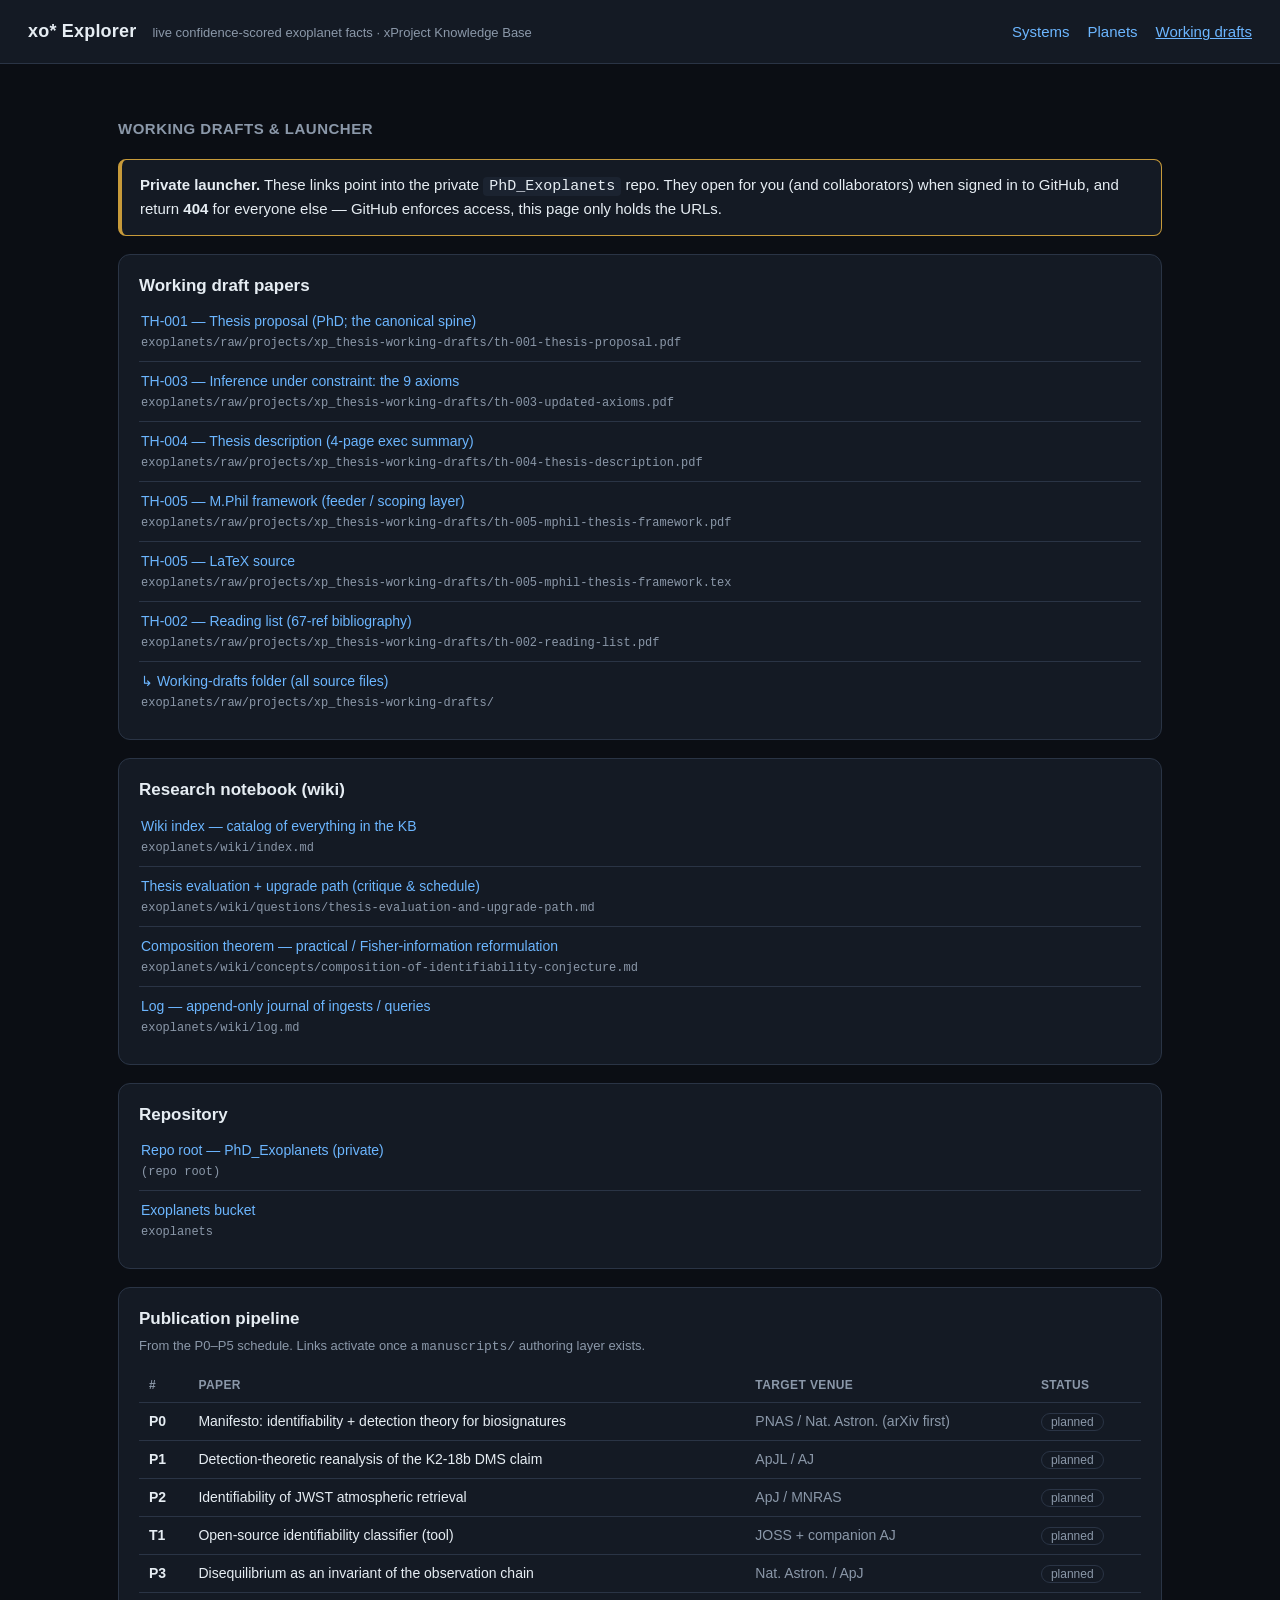
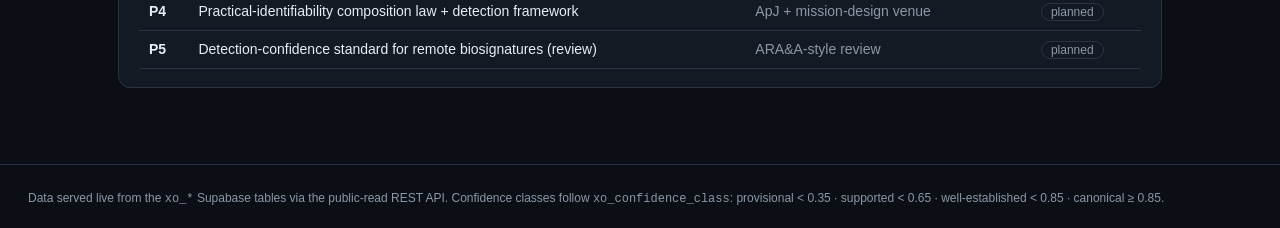
==== drafts.html @ 0f9a4bc7 "Add Working Drafts launcher page (drafts.html) Personal launcher into the private PhD_Exoplanets rep" ====
<!doctype html>
<html lang="en">
<head>
<meta charset="utf-8">
<meta name="viewport" content="width=device-width, initial-scale=1">
<title>xo* Explorer — Working drafts</title>
<link rel="stylesheet" href="assets/styles.css">
</head>
<body>
<div id="app"><p class="muted" style="padding:28px">Loading…</p></div>
<script src="config.js"></script>
<script src="assets/app.js"></script>
<script>
// Personal launcher into the private KB repo (PhD_Exoplanets). Static — no
// Supabase needed. Links are self-securing: they open for you (and repo
// collaborators) when logged in to GitHub, and 404 for everyone else.

// kind: "blob" = file · "tree" = folder · "" = repo root
const WORKING_DRAFTS = [
  { path: "exoplanets/raw/projects/xp_thesis-working-drafts/th-001-thesis-proposal.pdf",        kind: "blob", label: "TH-001 — Thesis proposal (PhD; the canonical spine)" },
  { path: "exoplanets/raw/projects/xp_thesis-working-drafts/th-003-updated-axioms.pdf",         kind: "blob", label: "TH-003 — Inference under constraint: the 9 axioms" },
  { path: "exoplanets/raw/projects/xp_thesis-working-drafts/th-004-thesis-description.pdf",     kind: "blob", label: "TH-004 — Thesis description (4-page exec summary)" },
  { path: "exoplanets/raw/projects/xp_thesis-working-drafts/th-005-mphil-thesis-framework.pdf", kind: "blob", label: "TH-005 — M.Phil framework (feeder / scoping layer)" },
  { path: "exoplanets/raw/projects/xp_thesis-working-drafts/th-005-mphil-thesis-framework.tex", kind: "blob", label: "TH-005 — LaTeX source" },
  { path: "exoplanets/raw/projects/xp_thesis-working-drafts/th-002-reading-list.pdf",           kind: "blob", label: "TH-002 — Reading list (67-ref bibliography)" },
  { path: "exoplanets/raw/projects/xp_thesis-working-drafts/",                                  kind: "tree", label: "↳ Working-drafts folder (all source files)" }
];

const NOTEBOOK = [
  { path: "exoplanets/wiki/index.md",                                                           kind: "blob", label: "Wiki index — catalog of everything in the KB" },
  { path: "exoplanets/wiki/questions/thesis-evaluation-and-upgrade-path.md",                    kind: "blob", label: "Thesis evaluation + upgrade path (critique & schedule)" },
  { path: "exoplanets/wiki/concepts/composition-of-identifiability-conjecture.md",              kind: "blob", label: "Composition theorem — practical / Fisher-information reformulation" },
  { path: "exoplanets/wiki/log.md",                                                             kind: "blob", label: "Log — append-only journal of ingests / queries" }
];

const REPO = [
  { path: "",            kind: "",     label: "Repo root — PhD_Exoplanets (private)" },
  { path: "exoplanets",  kind: "tree", label: "Exoplanets bucket" }
];

// Publication pipeline (from the P0–P5 schedule). Text-only for now — links
// activate once a manuscripts/ authoring layer exists in the KB repo.
const PIPELINE = [
  { id: "P0", title: "Manifesto: identifiability + detection theory for biosignatures", venue: "PNAS / Nat. Astron. (arXiv first)", status: "planned" },
  { id: "P1", title: "Detection-theoretic reanalysis of the K2-18b DMS claim",          venue: "ApJL / AJ",                        status: "planned" },
  { id: "P2", title: "Identifiability of JWST atmospheric retrieval",                   venue: "ApJ / MNRAS",                      status: "planned" },
  { id: "T1", title: "Open-source identifiability classifier (tool)",                   venue: "JOSS + companion AJ",              status: "planned" },
  { id: "P3", title: "Disequilibrium as an invariant of the observation chain",         venue: "Nat. Astron. / ApJ",               status: "planned" },
  { id: "P4", title: "Practical-identifiability composition law + detection framework", venue: "ApJ + mission-design venue",       status: "planned" },
  { id: "P5", title: "Detection-confidence standard for remote biosignatures (review)", venue: "ARA&A-style review",               status: "planned" }
];

function linkItem(it) {
  const url = repoUrl(it.path, it.kind);
  const shown = it.path || "(repo root)";
  const head = url
    ? `<a href="${esc(url)}" target="_blank" rel="noopener">${esc(it.label)}</a>`
    : `${esc(it.label)} <span class="lock">(set repoBaseUrl in config.js to link)</span>`;
  return `<li>${head}<span class="path">${esc(shown)}</span></li>`;
}

function card(title, items) {
  return `<section class="system">
    <h2>${esc(title)}</h2>
    <ul class="links">${items.map(linkItem).join("")}</ul>
  </section>`;
}

function pipelineCard() {
  const rows = PIPELINE.map(p => `<tr>
    <td><strong>${esc(p.id)}</strong></td>
    <td>${esc(p.title)}</td>
    <td class="muted">${esc(p.venue)}</td>
    <td><span class="pill">${esc(p.status)}</span></td>
  </tr>`).join("");
  return `<section class="system">
    <h2>Publication pipeline</h2>
    <div class="meta">From the P0–P5 schedule. Links activate once a <code>manuscripts/</code> authoring layer exists.</div>
    <table>
      <thead><tr><th>#</th><th>Paper</th><th>Target venue</th><th>Status</th></tr></thead>
      <tbody>${rows}</tbody>
    </table>
  </section>`;
}

mount(renderHeader("drafts.html") +
  `<main>
    <h2 class="section-title">Working drafts &amp; launcher</h2>
    <div class="notice">
      <strong>Private launcher.</strong> These links point into the private
      <code>PhD_Exoplanets</code> repo. They open for you (and collaborators)
      when signed in to GitHub, and return <strong>404</strong> for everyone
      else — GitHub enforces access, this page only holds the URLs.
    </div>
    ${card("Working draft papers", WORKING_DRAFTS)}
    ${card("Research notebook (wiki)", NOTEBOOK)}
    ${card("Repository", REPO)}
    ${pipelineCard()}
  </main>` +
  renderFooter());
</script>
</body>
</html>
---- assets/styles.css ----
:root {
  --bg: #0b0e14;
  --panel: #141a24;
  --panel-2: #1b2330;
  --line: #2a3445;
  --text: #e6edf3;
  --muted: #8b98a9;
  --accent: #6cb6ff;
  /* confidence-class colours (match xo_confidence_class boundaries) */
  --c-provisional: #b04a4a;
  --c-supported: #c79a3a;
  --c-well: #4a86c7;
  --c-canonical: #3aa86b;
}

* { box-sizing: border-box; }

body {
  margin: 0;
  font: 15px/1.5 -apple-system, "Segoe UI", Roboto, Helvetica, Arial, sans-serif;
  background: var(--bg);
  color: var(--text);
}

a { color: var(--accent); text-decoration: none; }
a:hover { text-decoration: underline; }

header.site {
  display: flex;
  align-items: baseline;
  gap: 16px;
  padding: 18px 28px;
  border-bottom: 1px solid var(--line);
  background: var(--panel);
  flex-wrap: wrap;
}
header.site h1 { font-size: 18px; margin: 0; letter-spacing: .2px; }
header.site nav { display: flex; gap: 18px; margin-left: auto; }
header.site .sub { color: var(--muted); font-size: 13px; }

main { max-width: 1100px; margin: 0 auto; padding: 28px; }

.stats { display: flex; gap: 14px; flex-wrap: wrap; margin: 0 0 24px; }
.stat {
  background: var(--panel);
  border: 1px solid var(--line);
  border-radius: 10px;
  padding: 14px 18px;
  min-width: 120px;
}
.stat .n { font-size: 26px; font-weight: 600; }
.stat .l { color: var(--muted); font-size: 12px; text-transform: uppercase; letter-spacing: .5px; }

.system {
  background: var(--panel);
  border: 1px solid var(--line);
  border-radius: 12px;
  padding: 18px 20px;
  margin-bottom: 18px;
}
.system h2 { margin: 0 0 4px; font-size: 17px; }
.system .meta { color: var(--muted); font-size: 13px; margin-bottom: 12px; }

table { width: 100%; border-collapse: collapse; font-size: 14px; }
th, td { text-align: left; padding: 8px 10px; border-bottom: 1px solid var(--line); }
th { color: var(--muted); font-weight: 600; font-size: 12px; text-transform: uppercase; letter-spacing: .4px; cursor: pointer; user-select: none; }
tbody tr:hover { background: var(--panel-2); }
td.num { font-variant-numeric: tabular-nums; }

.badge {
  display: inline-block;
  padding: 1px 9px;
  border-radius: 999px;
  font-size: 11px;
  font-weight: 600;
  letter-spacing: .3px;
  color: #fff;
}
.badge.provisional { background: var(--c-provisional); }
.badge.supported { background: var(--c-supported); }
.badge.well-established { background: var(--c-well); }
.badge.canonical { background: var(--c-canonical); }
.badge.none { background: #3a4556; color: var(--muted); }

.pill { color: var(--muted); font-size: 12px; border: 1px solid var(--line); border-radius: 999px; padding: 1px 9px; }

.search {
  width: 100%;
  max-width: 360px;
  margin: 0 0 16px;
  padding: 9px 12px;
  font: inherit;
  color: var(--text);
  background: var(--panel);
  border: 1px solid var(--line);
  border-radius: 8px;
  outline: none;
}
.search:focus { border-color: var(--accent); }
.search::placeholder { color: var(--muted); }

.detail-grid { display: grid; grid-template-columns: 1fr 1fr; gap: 18px; }
@media (max-width: 740px) { .detail-grid { grid-template-columns: 1fr; } }

.notice {
  background: var(--panel);
  border: 1px solid var(--c-supported);
  border-left-width: 4px;
  border-radius: 8px;
  padding: 14px 18px;
  margin: 18px 0;
  color: var(--text);
}
.notice code { background: var(--panel-2); padding: 1px 6px; border-radius: 4px; }

.muted { color: var(--muted); }
.back { font-size: 13px; }

/* Working-drafts launcher (drafts.html) */
.links { list-style: none; margin: 0; padding: 0; }
.links li { padding: 9px 2px; border-bottom: 1px solid var(--line); display: flex; flex-direction: column; gap: 2px; }
.links li:last-child { border-bottom: 0; }
.links a { font-size: 14px; }
.links .path { color: var(--muted); font-size: 12px; font-family: ui-monospace, SFMono-Regular, Menlo, monospace; }
.links .lock { color: var(--muted); font-size: 11px; }
footer.site { color: var(--muted); font-size: 12px; padding: 24px 28px; border-top: 1px solid var(--line); margin-top: 30px; }
h1.entity { margin: 4px 0 2px; }
.section-title { margin: 26px 0 10px; font-size: 15px; color: var(--muted); text-transform: uppercase; letter-spacing: .5px; }
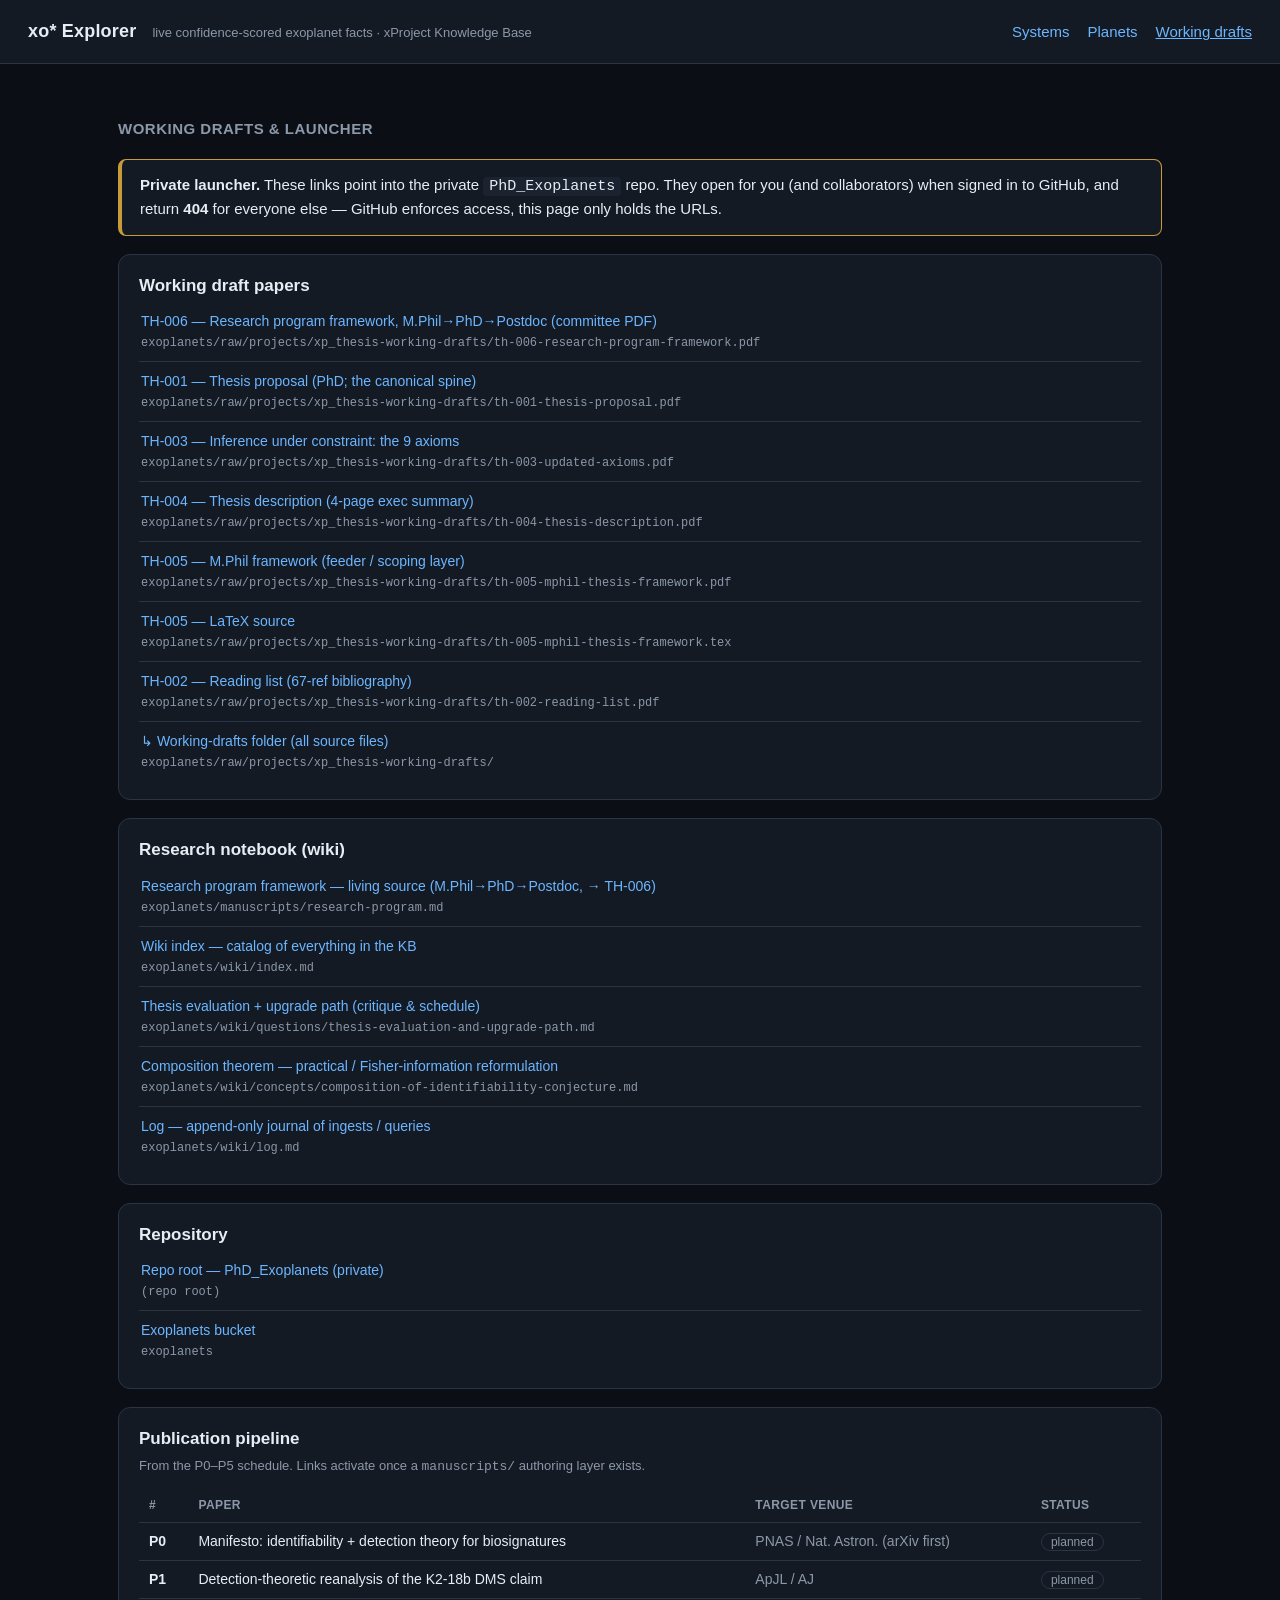
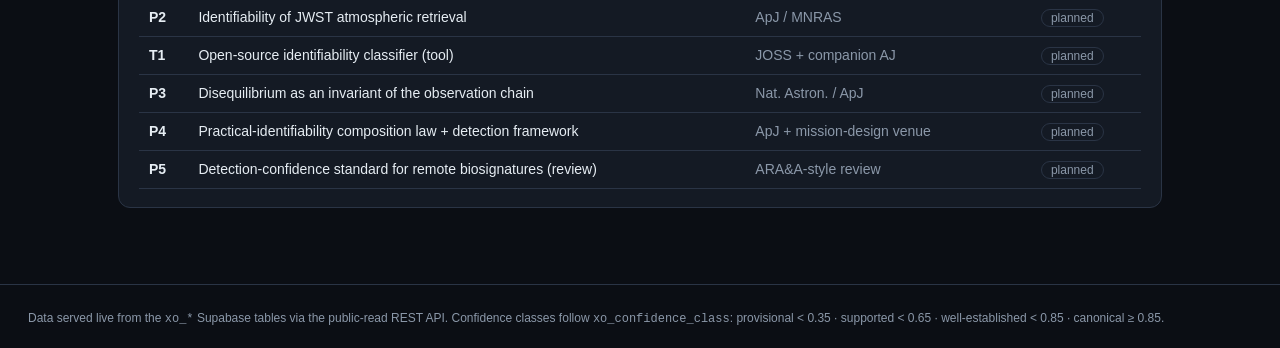
==== commit 9d31861b: "Launcher: add TH-006 framework PDF + research-program.md links Working drafts: add the TH-006 commit" ====
--- a/drafts.html
+++ b/drafts.html
@@ -17,6 +17,7 @@
 
 // kind: "blob" = file · "tree" = folder · "" = repo root
 const WORKING_DRAFTS = [
+  { path: "exoplanets/raw/projects/xp_thesis-working-drafts/th-006-research-program-framework.pdf", kind: "blob", label: "TH-006 — Research program framework, M.Phil→PhD→Postdoc (committee PDF)" },
   { path: "exoplanets/raw/projects/xp_thesis-working-drafts/th-001-thesis-proposal.pdf",        kind: "blob", label: "TH-001 — Thesis proposal (PhD; the canonical spine)" },
   { path: "exoplanets/raw/projects/xp_thesis-working-drafts/th-003-updated-axioms.pdf",         kind: "blob", label: "TH-003 — Inference under constraint: the 9 axioms" },
   { path: "exoplanets/raw/projects/xp_thesis-working-drafts/th-004-thesis-description.pdf",     kind: "blob", label: "TH-004 — Thesis description (4-page exec summary)" },
@@ -27,6 +28,7 @@
 ];
 
 const NOTEBOOK = [
+  { path: "exoplanets/manuscripts/research-program.md",                                          kind: "blob", label: "Research program framework — living source (M.Phil→PhD→Postdoc, → TH-006)" },
   { path: "exoplanets/wiki/index.md",                                                           kind: "blob", label: "Wiki index — catalog of everything in the KB" },
   { path: "exoplanets/wiki/questions/thesis-evaluation-and-upgrade-path.md",                    kind: "blob", label: "Thesis evaluation + upgrade path (critique & schedule)" },
   { path: "exoplanets/wiki/concepts/composition-of-identifiability-conjecture.md",              kind: "blob", label: "Composition theorem — practical / Fisher-information reformulation" },
